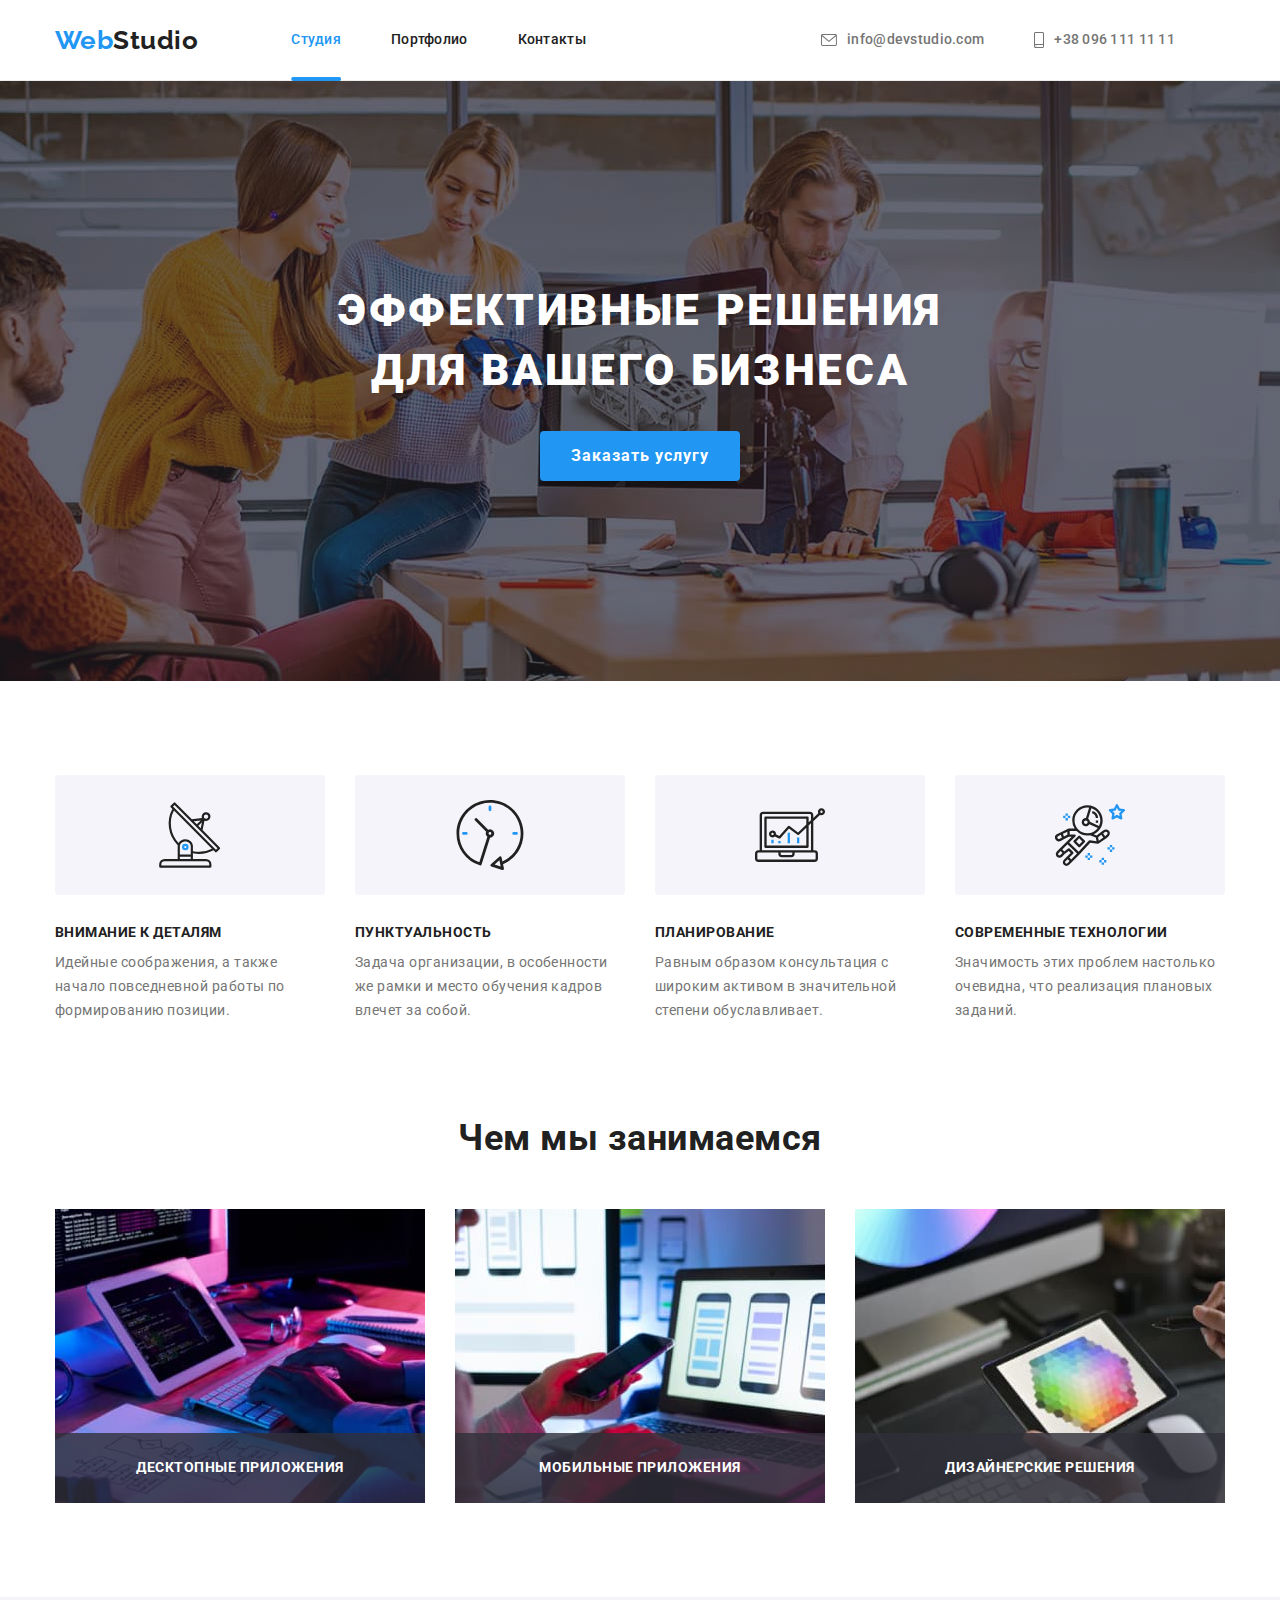
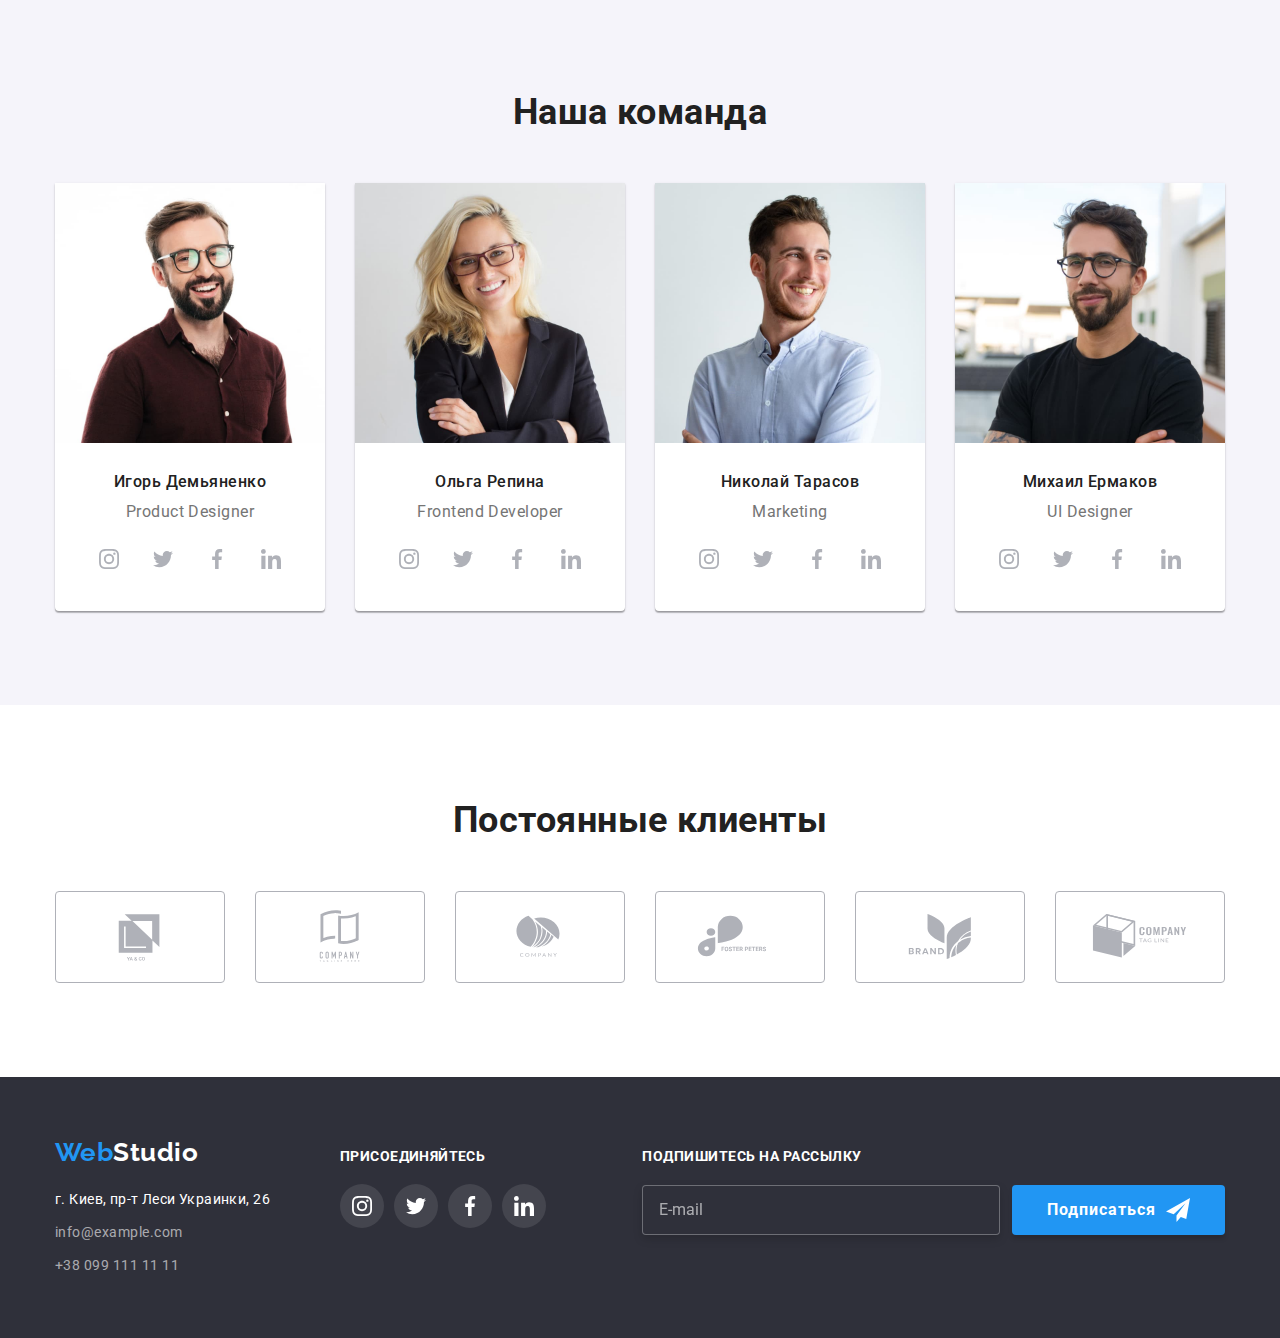
==== index.html @ 5c1d4116 "modal" ====
<!DOCTYPE html>
<html lang="ru">

<head>
    <meta charset="UTF-8">
    <meta http-equiv="X-UA-Compatible" content="IE=edge">
    <meta name="viewport" content="width=device-width, initial-scale=1.0">
    <title>Document</title>

    <link
        href="https://fonts.googleapis.com/css2?family=Raleway:wght@700&family=Roboto:wght@400;500;700;900&display=swap"
        rel="stylesheet">


    <link rel="stylesheet"
        href="https://cdnjs.cloudflare.com/ajax/libs/modern-normalize/1.1.0/modern-normalize.min.css">

    <link rel="stylesheet" href="./css/style.css">



</head>

<body class="body">
    <!-- Шапка страницы -->
    <header class="header">
        <div class="container header__section">
            <nav class="site-nav">

                <a href="" class="logo header__logo"><span class="logo__accent">Web</span>Studio</a>
                <ul class="site-nav__list">
                    <li class="site-nav__item"><a href="" class="site-nav__link site-nav__link-accent">Студия</a> </li>
                    <li class="site-nav__item"><a href="./portfolio.html" class="site-nav__link">Портфолио</a> </li>
                    <li class="site-nav__item"><a href="" class="site-nav__link">Контакты</a> </li>
                </ul>
            </nav>

            <div class="header__contacts-section">
                <a class="header__contact" href="mailto:info@devstudio.com">
                    <svg class="header__icon" width='16' height='12'>
                        <use href="./images/icons.svg#icon-envelope"></use>
                    </svg>

                    info@devstudio.com
                </a>

                <a class="header__contact" href="tel:+380961111111">
                    <svg class="header__icon" width='10' height='16'>
                        <use href="./images/icons.svg#icon-smartphone"></use>
                    </svg>
                    +38 096 111 11 11</a>
            </div>

        </div>

    </header>

    <!--Наполнение страницы -->
    <main>
        <!-- Главный баннер -->
        <section class="hero">
            <div class="container">
                <h1 class="hero__title"> Эффективные решения <br> для вашего бизнеса
                </h1>
                <button type="button" class="button hero__button" data-modal-open>Заказать услугу</button>
            </div>

        </section>

        <!-- О компании -->


        <section class="section">
            <div class="container">
                <h2 class="visually-hidden "> Скрытый заголовок </h2>
                <ul class="features">
                    <li class="features__item">
                        <div class="features__icon-thumb">
                            <svg class="features__icon" width="65.32" height="70">
                                <use href="./images/icons.svg#icon-antenna"></use>
                            </svg>

                        </div>

                        <h3 class="features__subtitle subtitle">Внимание к деталям</h3>
                        <p class="features__info"> Идейные соображения, а также начало повседневной работы по
                            формированию позиции.</p>
                    </li>

                    <li class="features__item">
                        <div class="features__icon-thumb">
                            <svg class="features__icon" width="70" height="70">
                                <use href="./images/icons.svg#icon-clock"></use>
                            </svg>

                        </div>

                        <h3 class="features__subtitle subtitle">Пунктуальность</h3>
                        <p class="features__info">Задача организации, в особенности же рамки и место обучения кадров
                            влечет за собой.</p>
                    </li>

                    <li class="features__item">
                        <div class="features__icon-thumb">
                            <svg class="features__icon" width="70" height="70">
                                <use href="./images/icons.svg#icon-diagram"></use>
                            </svg>

                        </div>

                        <h3 class="features__subtitle subtitle">Планирование</h3>
                        <p class="features__info">Равным образом консультация с широким активом в значительной степени
                            обуславливает.</p>
                    </li>

                    <li class="features__item">
                        <div class="features__icon-thumb">
                            <svg class="features__icon" width="70" height="70">
                                <use href="./images/icons.svg#icon-astronaut"></use>
                            </svg>

                        </div>

                        <h3 class="features__subtitle subtitle">Современные технологии</h3>
                        <p class="features__info">Значимость этих проблем настолько очевидна, что реализация плановых
                            заданий.</p>
                    </li>
                </ul>
            </div>
        </section>

        <!-- Чем мы занимаемся -->
        <section class=" section about-us">
            <div class="container">
                <h2 class="about-us__title title">Чем мы занимаемся</h2>
                <ul class="solutions">
                    <li class="solutions__item">
                        <img src="./images/box1.jpg" alt="человек печатает код" width="370">
                        <div class="solutions__subtitle subtitle">
                            Десктопные приложения
                        </div>
                    </li>

                    <li class="solutions__item">
                        <img src="./images/box2.jpg" alt="отображение макета на мобильном устройстве" width="370">
                        <div class="solutions__subtitle subtitle">
                            Мобильные приложения
                        </div>

                    </li>

                    <li class="solutions__item">
                        <img src="./images/box3.jpg" alt="разработка дизайна" width="370">
                        <div class="solutions__subtitle subtitle">
                            Дизайнерские решения
                        </div>

                    </li>
                </ul>
            </div>

        </section>

        <!-- Наша команда -->

        <section class="team section">
            <div class="container">

                <h2 class="title team__title">Наша команда</h2>
                <ul class="team-meambers">
                    <li class="team-meambers__person">
                        <img src="./images/demyanenko.jpg" alt="Игорь Демьяненко" width="270">
                        <h3 class="team-meambers__title">Игорь Демьяненко</h3>
                        <p class="team-meambers__position">Product Designer</p>

                        <ul class="team-meambers__media">
                            <li class="team-meambers__social">
                                <a class="team-meambers__link" href="" aria-label="instagram">
                                    <svg class="team-meambers__icon" width="20" height="20">
                                        <use href="./images/icons.svg#icon-instagram"></use>
                                    </svg>
                                </a>
                            </li>

                            <li class="team-meambers__social">
                                <a class="team-meambers__link" href="" aria-label="twitter">
                                    <svg class="team-meambers__icon" width="20" height="20">
                                        <use href="./images/icons.svg#icon-twitter"></use>
                                    </svg>
                                </a>
                            </li>

                            <li class="team-meambers__social">
                                <a class="team-meambers__link" href="" aria-label="facebook">
                                    <svg class="team-meambers__icon" width="20" height="20">
                                        <use href="./images/icons.svg#icon-facebook"></use>
                                    </svg>
                                </a>
                            </li>

                            <li class="team-meambers__social">
                                <a class="team-meambers__link" href="" aria-label="linkedin">
                                    <svg class="team-meambers__icon" width="20" height="20">
                                        <use href="./images/icons.svg#icon-linkedin"></use>
                                    </svg>
                                </a>
                            </li>
                        </ul>

                    </li>
                    <li class="team-meambers__person">
                        <img src="./images/repina.jpg" alt="Ольга Репина" width="270">
                        <h3 class="team-meambers__title">Ольга Репина</h3>
                        <p class="team-meambers__position">Frontend Developer</p>

                        <ul class="team-meambers__media">
                            <li class="team-meambers__social">
                                <a class="team-meambers__link" href="" aria-label="instagram">
                                    <svg class="team-meambers__icon" width="20" height="20">
                                        <use href="./images/icons.svg#icon-instagram"></use>
                                    </svg>
                                </a>
                            </li>

                            <li class="team-meambers__social">
                                <a class="team-meambers__link" href="" aria-label="twitter">
                                    <svg class="team-meambers__icon" width="20" height="20">
                                        <use href="./images/icons.svg#icon-twitter"></use>
                                    </svg>
                                </a>
                            </li>

                            <li class="team-meambers__social">
                                <a class="team-meambers__link" href="" aria-label="facebook">
                                    <svg class="team-meambers__icon" width="20" height="20">
                                        <use href="./images/icons.svg#icon-facebook"></use>
                                    </svg>
                                </a>
                            </li>

                            <li class="team-meambers__social">
                                <a class="team-meambers__link" href="" aria-label="linkedin">
                                    <svg class="team-meambers__icon" width="20" height="20">
                                        <use href="./images/icons.svg#icon-linkedin"></use>
                                    </svg>
                                </a>
                            </li>
                        </ul>

                    </li>

                    <li class="team-meambers__person">
                        <img src="./images/tarasov.jpg" alt="Николай Тарасов" width="270">
                        <h3 class="team-meambers__title">Николай Тарасов</h3>
                        <p class="team-meambers__position">Marketing</p>

                        <ul class="team-meambers__media">
                            <li class="team-meambers__social">
                                <a class="team-meambers__link" href="" aria-label="instagram">
                                    <svg class="team-meambers__icon" width="20" height="20">
                                        <use href="./images/icons.svg#icon-instagram"></use>
                                    </svg>
                                </a>
                            </li>

                            <li class="team-meambers__social">
                                <a class="team-meambers__link" href="" aria-label="twitter">
                                    <svg class="team-meambers__icon" width="20" height="20">
                                        <use href="./images/icons.svg#icon-twitter"></use>
                                    </svg>
                                </a>
                            </li>

                            <li class="team-meambers__social">
                                <a class="team-meambers__link" href="" aria-label="facebook">
                                    <svg class="team-meambers__icon" width="20" height="20">
                                        <use href="./images/icons.svg#icon-facebook"></use>
                                    </svg>
                                </a>
                            </li>

                            <li class="team-meambers__social">
                                <a class="team-meambers__link" href="" aria-label="linkedin">
                                    <svg class="team-meambers__icon" width="20" height="20">
                                        <use href="./images/icons.svg#icon-linkedin"></use>
                                    </svg>
                                </a>
                            </li>
                        </ul>

                    </li>

                    <li class="team-meambers__person">
                        <img src="./images/ermakov.jpg" alt="Михаил Ермаков" width="270">
                        <h3 class="team-meambers__title">Михаил Ермаков</h3>
                        <p class="team-meambers__position">UI Designer</p>

                        <ul class="team-meambers__media">
                            <li class="team-meambers__social">
                                <a class="team-meambers__link" href="" aria-label="instagram">
                                    <svg class="team-meambers__icon" width="20" height="20">
                                        <use href="./images/icons.svg#icon-instagram"></use>
                                    </svg>
                                </a>
                            </li>

                            <li class="team-meambers__social">
                                <a class="team-meambers__link" href="" aria-label="twitter">
                                    <svg class="team-meambers__icon" width="20" height="20">
                                        <use href="./images/icons.svg#icon-twitter"></use>
                                    </svg>
                                </a>
                            </li>

                            <li class="team-meambers__social">
                                <a class="team-meambers__link" href="" aria-label="facebook">
                                    <svg class="team-meambers__icon" width="20" height="20">
                                        <use href="./images/icons.svg#icon-facebook"></use>
                                    </svg>
                                </a>
                            </li>

                            <li class="team-meambers__social">
                                <a class="team-meambers__link" href="" aria-label="linkedin">
                                    <svg class="team-meambers__icon" width="20" height="20">
                                        <use href="./images/icons.svg#icon-linkedin"></use>
                                    </svg>
                                </a>
                            </li>
                        </ul>

                    </li>

                </ul>

            </div>

        </section>

        <!-- Наши клиенты -->
        <section class="section customers">
            <div class="container">
                <h2 class="customers__title title">Постоянные клиенты</h2>

                <ul class="customers__list">
                    <li class="customers__item">
                        <a href="" class="customers__link" aria-label="logo">
                            <svg class="customers__icon" width="106" height="60">
                                <use href="./images/icons.svg#icon-Logo">

                                </use>

                            </svg>
                        </a>
                    </li>

                    <li class="customers__item">
                        <a href="" class="customers__link" aria-label="logo">
                            <svg class="customers__icon" width="106" height="60">
                                <use href="./images/icons.svg#icon-Logo-1">

                                </use>

                            </svg>

                        </a>
                    </li>

                    <li class="customers__item">
                        <a href="" class="customers__link" aria-label="logo">
                            <svg class="customers__icon" width="106" height="60">
                                <use href="./images/icons.svg#icon-Logo-2">
                                </use>
                            </svg>
                        </a>
                    </li>


                    <li class="customers__item">
                        <a href="" class="customers__link" aria-label="logo">
                            <svg class="customers__icon" width="106" height="60">
                                <use href="./images/icons.svg#icon-Logo-3">
                                </use>
                            </svg>
                        </a>
                    </li>

                    <li class="customers__item">
                        <a href="" class="customers__link" aria-label="logo">
                            <svg class="customers__icon" width="106" height="60">
                                <use href="./images/icons.svg#icon-Logo-4">
                                </use>
                            </svg>
                        </a>
                    </li>

                    <li class="customers__item">
                        <a href="" class="customers__link" aria-label="logo">
                            <svg class="customers__icon" width="106" height="60">
                                <use href="./images/icons.svg#icon-Logo-5">
                                </use>
                            </svg>
                        </a>
                    </li>

                </ul>
            </div>

        </section>

    </main>

    <!-- Футер -->
    <footer class="footer">

        <div class="container ">
            <div class="footer__info">
                <div>
                    <a href="" class="logo footer__logo"><span class="logo__accent">Web</span>Studio</a>
                    <address class="address">
                        <p class="contact address__street">г. Киев, пр-т Леси Украинки, 26</p>
                        <a class="contact address__contact" href="mailto:info@example.com">info@example.com</a>
                        <a class="contact address__contact" href="tel:+380991111111">+38 099 111 11 11</a>

                    </address>

                </div>

                <div class="follow-us">
                    <p class="follow-us__title">
                        присоединяйтесь
                    </p>
                    <ul class="follow-us__social">
                        <li class="follow-us__item">
                            <a class="follow-us__link" href="" aria-label="instagram">
                                <svg class="follow-us__icon" width="20" height="20">
                                    <use href="./images/icons.svg#icon-instagram"></use>
                                </svg>
                            </a>
                        </li>

                        <li class="follow-us__item">
                            <a class="follow-us__link" href="" aria-label="twitter">
                                <svg class="follow-us__icon" width="20" height="20">
                                    <use href="./images/icons.svg#icon-twitter"></use>
                                </svg>
                            </a>
                        </li>

                        <li class="follow-us__item">
                            <a class="follow-us__link" href="" aria-label="facebook">
                                <svg class="follow-us__icon" width="20" height="20">
                                    <use href="./images/icons.svg#icon-facebook"></use>
                                </svg>
                            </a>
                        </li>

                        <li class="follow-us__item">
                            <a class="follow-us__link" href="" aria-label="linkedin">
                                <svg class="follow-us__icon" width="20" height="20">
                                    <use href="./images/icons.svg#icon-linkedin"></use>
                                </svg>
                            </a>
                        </li>

                    </ul>

                </div>

                <div class="subscribe">
                    <p class="subtitle subscribe__subtitle">Подпишитесь на рассылку</p>
                    <form class="subscribe__form">
                        <input class="subscribe__input input" type="email" name="email" placeholder="E-mail">
                        <button type="submit" class="subscribe__button button">
                            <div class="subscribe__button-icon">
                                Подписаться
                                <svg class="subscribe__icon" width="24" height="24">
                                    <use href="./images/icons.svg#icon-send"></use>
                                </svg>
                            </div>

                        </button>

                    </form>


                </div>



            </div>
        </div>

    </footer>

    <!--Модальное окно  -->
    <div class="backdrop is-hidden" data-modal>
        <div class="modal">
            <button type="button" class="modal__button-close" data-modal-close>
                <svg class="modal__icon-close" width="18" height="18">
                    <use href="./images/icons.svg#icon-close"></use>
                </svg>

            </button>

            <form class="form">
                <p class="form__title">Оставьте свои данные, мы вам перезвоним</p>

                <label class="form__field">
                    <span class="form__lable"> Имя</span>
                    <span class="form__icon-position">
                        <input type="text" class="form__input" name="name" autofocus placeholder=" ">
                        <svg class="form__input-icon" width="18" height="18">
                            <use href="./images/icons.svg#icon-person"></use>
                        </svg>
                    </span>
                </label>

                <label class="form__field">
                    <span class="form__lable"> Телефон</span>
                    <span class="form__icon-position">
                        <input type="tel" class="form__input" name="tel" placeholder=" ">
                        <svg class="form__input-icon" width="18" height="18">
                            <use href="./images/icons.svg#icon-phone"></use>
                        </svg>
                    </span>
                </label>

                <label class="form__field">
                    <span class="form__lable"> Почта</span>
                    <span class="form__icon-position">
                        <input type="email" class="form__input" name="email" placeholder=" ">
                        <svg class="form__input-icon" width="18" height="18">
                            <use href="./images/icons.svg#icon-email"></use>
                        </svg>
                    </span>
                </label>



                <label class="form__field">
                    <span class="form__lable"> Комментарий</span>
                    <textarea name="comments" class="form__text-area" placeholder="Введите текст"></textarea>

                </label>

                <label class="form__checkbox-label">
                    <input type="checkbox" name="confimation" class="form__checkbox visually-hidden">
                    <span class="form__icon-check"></span>
                    <b class="form__text">Соглашаюсь с рассылкой и принимаю
                        <a href="" class="form__policy"> Условия договора</a>
                    </b>
                </label>

                <button type="submit" class="form__button button">Отправить</button>

            </form>

        </div>

    </div>

    <script src="./js/modal.js"></script>
</body>

</html>
---- css/style.css ----
:root {
  --main-bcg-color: #ffffff;
  --second-bcg-color: #2f303a;
  --main-color: #757575;
  --accent-color: #2196f3;
  --title-color: #212121;
  --button-main-color: #f5f4fa;
}
/*Обнуление стилей*/
*,
*::before,
*::after {
    box-sizing: border-box;
}

h1, h2, h3, h4, h5, h6, p, ul, input {
    margin:0;
    padding: 0;
}
ul{
    list-style: none;
}
img {
    display: block;
    max-width: 100%;
    height: auto;
}

a {
    text-decoration: none;
}
.visually-hidden {
    position: absolute;
    width: 1px;
    height: 1px;
    margin: -1px;
    border: 0;
    padding: 0;
    white-space: nowrap;
    clip-path: inset(100%);
    clip: rect(0 0 0 0);
    overflow: hidden;
}
/* Конец Обнуления стилей*/


/* Основной стиль страницы*/
.body {
  font-family: Roboto, sans-serif;
  letter-spacing: 0.03em;
  color: var(--main-color);
  background-color: var(--main-bcg-color);
}


.container{

    width: 1200px;
    margin: 0 auto;
    padding-left: 15px;
    padding-right: 15px;
}

/*Хедер, основная навигация страницы*/
.header {
    border-bottom: 1px solid #ECECEC;

}

.header__section {
    display: flex;
    align-items:center;

    justify-content: space-between;
    min-height: 80px;
   
}

/*Главная навигация*/

/* Логотип */
.header__logo{
    margin-right: 93px;
}

.logo {
  display: inline-block;
  font-family: Raleway, sans-serif;
  font-weight: 700;
  font-size: 26px;
  line-height: 1.19;
  color: var(--title-color);
  text-decoration: none;
}


.logo__accent {
  color: var(--accent-color);
}


/* Меню навигации хедер */
.site-nav {
    display: flex;
    align-items:center;
    
}
.site-nav__list {
    display: flex;
}


.site-nav__link {

position:relative;
    
padding-top: 32px;
padding-bottom: 32px;

display: block;
    
  font-weight: 500;
  font-size: 14px;
  line-height: 1.14;
  letter-spacing: 0.02em;
  color: var(--title-color);
  text-decoration: none;

  transition: color 250ms cubic-bezier(0.4, 0, 0.2, 1);
}

.site-nav__link:hover,
.site-nav__link:focus {
  color: var(--accent-color);

}

.site-nav__link-accent {
    color: var(--accent-color);
  
}

.site-nav__link-accent::after {
    content: '';
    position: absolute;
    
    left: 50%;
    bottom: -1px;
    transform: translate(-50%, -0%);

    background-color: rgba(33, 150, 243, 1);
    width: 100%;
    height: 4px;
    border-radius: 2px;
}

.site-nav__link-accent:hover,
.site-nav__link-accent:focus {
  color: var(--title-color);
}

.site-nav__item {
    margin-right: 50px;
    list-style: none;
}

.site-nav__item:last-child {
    margin-right:0px;
}

/*Контакты*/

.header__contacts-section {
    display: flex;
    align-items: center;
}


.header__contact {
display: inline-flex;
align-items: center;

    font-weight: 500;
    font-size: 14px;
    line-height: 1.14;
    letter-spacing: 0.02em;
    color: var(--main-color);
    text-decoration: none;
    
    transition: color 250ms cubic-bezier(0.4, 0, 0.2, 1);

padding-bottom: 32px;
padding-top: 32px;
margin-right: 50px;


}
.contacts-section__link:last-child{
        margin-right: 0px;
}

.header__icon{
    display: inline-block;
    margin-right: 10px;
    fill: currentColor;
}



.header__contact:hover,
.header__contact:focus {
  color: var(--accent-color);
}



/*Основная секция страницы Портфолио*/



/*Кнопки фильтрации*/
.portfolio__buttons {
    display: flex;
    margin-bottom: 50px;
    justify-content: center;
}

.filter-btns__item {
    margin-right: 8px;
}
.filter-btns__item:last-child{
    margin-right: 0;
}

.filter-btns__button {
  display:inline-block;  
  padding: 6px 22px;
  min-height: 38px;
  
   
  font-family: inherit;
  font-weight: 500;
  font-size: 16px;
  line-height: 1.63;
  color: var(--title-color);
  background-color: var(--button-main-color);
  cursor: pointer;


  
  border: none;
  border-radius: 4px;

    transition: color 250ms cubic-bezier(0.4, 0, 0.2, 1),
    background-color 250ms cubic-bezier(0.4, 0, 0.2, 1),
    box-shadow 250ms cubic-bezier(0.4, 0, 0.2, 1);
}


.filter-btns__button:hover,
.filter-btns__button:focus {
  color: #fff;
  background-color: var(--accent-color);

    box-shadow: 0px 3px 1px rgba(0, 0, 0, 0.1),
    0px 1px 2px rgba(0, 0, 0, 0.08),
    0px 2px 2px rgba(0, 0, 0, 0.12);
}

/*Портфолио работ*/
.portfolio__projects {
    display: flex;
    flex-wrap: wrap;
      
}

.projects__item{
    width: 370px;
    margin-right: 30px;
    margin-bottom: 30px;
}

/* .main-portfolio .projects .item:hover{
box-shadow: 1px 4px 6px 0px rgba(0, 0, 0, 0.16), 0px 4px 4px 0px rgba(0, 0, 0, 0.06), 0px 1px 1px 0px rgba(0, 0, 0, 0.12);
} */

.projects__link{
   display: block;
   transition: box-shadow 250ms cubic-bezier(0.4, 0, 0.2, 1);

}

.projects__card-thumb{
  position: relative;
overflow:hidden;
    
}
.projects__overlay{

    position: absolute;
    top: 0;
    left: 0;
    width: 100%;
    height: 100%; 
    transform: translateY(100%);

    display: flex;
    justify-content: center;
    align-items: center;

    padding: 63px 24px;
   
    font-size: 18px;
    line-height: 1.56;
    
    color: #FFFFFF;
    background-color: rgba(33, 150, 243, 0.9);

    overflow:hidden;

    transition: transform 250ms cubic-bezier(0.4, 0, 0.2, 1);
    
}


.projects__link:hover .projects__overlay,
.projects__link:focus .projects__overlay {
    transform: translateY(0);
}

.projects__link:hover,
.projects__link:focus {
box-shadow: 1px 4px 6px 0px rgba(0, 0, 0, 0.16),
0px 4px 4px 0px rgba(0, 0, 0, 0.06),
0px 1px 1px 0px rgba(0, 0, 0, 0.12);
}


.projects__item:nth-child(3n)
{
 margin-right:0 ;   
}
.projects__item:nth-last-child(-n+3) {
    margin-bottom: 0;
}

/*Наполнение карточки проэктов*/

.projects__info{
    padding: 20px 24px;
     border: 1px solid #EEEEEE;
    border-top: none;

    
}
.projects__title {
  margin-bottom: 4px;  
  font-weight: 700;
  font-size: 18px;
  line-height: 2;
  letter-spacing: 0.06em;
  color: var(--title-color);
}


.projects__description {
  color: var(--main-color);
}

.projects__card-title{
        margin-bottom:4px;
        font-weight:700;
        font-size:18px;
        line-height:2;
        letter-spacing:0.06em;
        color: var(--title-color);
}
/*Футер*/

.footer{
    padding-top: 60px;
    padding-bottom: 60px;
    background-color: var(--second-bcg-color);
}

.footer__info {
    display: flex;
    align-items: baseline
}

.address__contact:last-child{
    margin-bottom: 0;
}
.footer__logo {
  color: #ffffff;
  margin-bottom: 20px;
}

.address__street {
 margin-bottom: 9px; 
  font-style: normal;
  font-size: 14px;
  line-height: 1.71;
  letter-spacing: 0.03em;
  color: #ffffff;
}
.address__contact {
    display: block;
    margin-bottom: 9px;
  font-style: normal;
  font-weight: 400;
  font-size: 14px;
  line-height: 1.71;

  color: rgba(255, 255, 255, 0.6);

  text-decoration: none;

    transition: color 250ms cubic-bezier(0.4, 0, 0.2, 1);
}

.address__contact:hover,
.address__contact:focus {
    color:var(--accent-color) ;
}
.follow-us__social {
    display: flex;
    justify-content: center;
    align-items: center;


}
.follow-us {
    margin-left: 70px;
}

.follow-us__title{
    margin-bottom: 20px;
    font-weight: 700;
    font-size: 14px;
    line-height: 1.143;
    letter-spacing: 0.03em;
    text-transform: uppercase;
    
    color: #FFFFFF;
}

.follow-us__link{
    display: flex;
    justify-content: center;
    align-items: center;

    width: 44px;
    height: 44px;
    border-radius: 50%;
    background-color: rgba(255, 255, 255, 0.1);

    transition: background-color 250ms cubic-bezier(0.4, 0, 0.2, 1);

}

.follow-us__item{
    margin-right: 10px;
}

.follow-us__item:last-child{
    margin-right: 0;
}

.follow-us__icon{
    fill: #FFFFFF;
}

.follow-us__link:hover,
.follow-us__link:focus{
    background-color: var(--accent-color);
}

/* Подпишитесь на нас */
.subscribe {
    margin-left: auto;
}
.subscribe__form {
    display: flex;
}

.subscribe__input{
    width: 358px;
    height: 50px;
    padding-left:16px ;
    
    background-color: var(--second-bcg-color);
    border: 1px solid rgba(255, 255, 255, 0.3);
    box-sizing: border-box;
    filter: drop-shadow(0px 4px 4px rgba(0, 0, 0, 0.15));
    border-radius: 4px;
    
    cursor: pointer;
    caret-color:rgba(255, 255, 255, 0.6);

    transition: border-color 250ms cubic-bezier(0.4, 0, 0.2, 1);

}

.subscribe__input::placeholder{
    line-height: 1.25;    
    color: rgba(255, 255, 255, 0.6);

}

.subscribe__input:focus-within{
    outline: none;
    border-color: var(--accent-color);
}

.subscribe__input:not(:placeholder-shown){
        line-height: 1.25;
        color: rgba(255, 255, 255, 0.6);

}

.subscribe__subtitle{
    margin-bottom: 20px;
   
    color: #FFFFFF;
}

.subscribe__button {

margin-left: 12px;


}
.subscribe__button-icon{
    display: flex;
    align-items:center ;
    padding-right:29px;
    padding-left: 29px;
}
.form__subscribe {
    display: flex;

}
.subscribe__icon{
    fill: currentColor;
    margin-left: 10px;
}

/* End Футер */

/*Стили главной страницы*/
.section {
    padding-top: 94px;
    padding-bottom: 94px;
}

/* Герой (главный баннер) */
.hero {
  background-color: var(--second-bcg-color);
  background-image: linear-gradient(rgba(47, 48, 58, 0.4), rgba(47, 48, 58, 0.4)), url(../images/hero.jpg);

  margin: 0 auto;

  text-align: center;
  padding-top: 200px;
  padding-bottom: 200px;

  max-width: 1600px;
  height: 600px;

  background-repeat: no-repeat;
  background-position: center;
}
.hero__title {
    margin-bottom: 30px;
    font-weight: 900;
    font-size: 44px;
    line-height: 1.36;

    text-align: center;
    letter-spacing: 0.06em;
    text-transform: uppercase;

    color: #ffffff;
}

.hero__button{
    display: inline-block;
}


.button {
  min-width: 200px;
  min-height: 50px;
  padding-top: 10px;
  padding-bottom: 10px;
  font-family: Roboto;
  font-weight: 700;
  font-size: 16px;
  line-height: 1.88;

 
  text-align: center;
  letter-spacing: 0.06em;

  color: #ffffff;
  background-color: var(--accent-color);

  box-shadow: 0px 4px 4px rgba(0, 0, 0, 0.15);
  border-radius: 4px;
  border: none;

  transition: background-color 250ms cubic-bezier(0.4, 0, 0.2, 1);
}

.button:hover,
.button:focus  {
  background-color: #188ce8;
}

/* О компании*/
.features{
    display: flex;
}


.features__item {
margin-right: 30px;
}

.features__item:last-child{
    margin-right: 0px;
}
/* Оформление иконки */

.features__icon-thumb{
    display: inline-flex;
    align-items: center;
    justify-content: center;

    margin-bottom: 30px;
    
    width: 270px;
    height: 120px;
    
    background-color:rgba(245, 244, 250, 1);
    border-radius: 4px;
}


.features__subtitle {
  margin-bottom: 10px;

  
  color: var(--title-color);
}

.subtitle {
    font-weight: 700;
    font-size: 14px;
    line-height: 1.14;
    text-transform: uppercase;

}
.features__info {
  font-size: 14px;
  line-height: 1.71;
}

/*Чем мы занимаемся*/
.about-us{
    padding-top: 0px;

}

.about-us__title{
    margin-bottom: 50px;   
}

.title {
    font-weight: 700;
    font-size: 36px;
    line-height: 1.17;
    text-align: center;
    color: var(--title-color);
}


.solutions {
    display: flex;
}

.solutions__item {
    position: relative;
    margin-right: 30px;
}

.solutions__item:last-child{
    margin-right: 0;
}

.solutions__subtitle{
    position: absolute;
    left: 0;
    bottom: 0;
    width: 100%;

    padding-top: 27px;
    padding-bottom: 27px; 
    
    text-align: center;
    
    
    color: #FFFFFF;

    background-color: rgba(47, 48, 58, 0.8);;
} 

/*Команда*/
.team { 
  background-color: var(--button-main-color);
}

.team__title {
    margin-bottom: 50px;
}

.team-meambers{
    display: flex;
}


.team-meambers__person:last-child{
    margin-right: 0;
}

.team-meambers__person {
    margin-right: 30px;

    width: 270px;

    background-color: #ffffff;

    box-shadow: 0px 1px 3px rgba(0, 0, 0, 0.12),
    0px 1px 1px rgba(0, 0, 0, 0.14),
    0px 2px 1px rgba(0, 0, 0, 0.2);
    border-radius: 0px 0px 4px 4px;
}

.team-meambers__title{
  margin-top:30px ;  
margin-bottom: 10px;

  font-size: 16px;
  font-weight: 500;
  line-height: 1.18;
  text-align: center;

  color: var(--title-color);
}
.team-meambers__position{
  margin-bottom: 16px;  
  line-height: 1.19;

  text-align: center;
}

/* Социальные сети */
.team-meambers__media{
    display: flex;
    justify-content: center;

    margin-bottom: 30px;
}
.team-meambers__social{
    display: flex;
    justify-content: center;
    align-items: center;

    margin-right: 10px;
    
    width: 44px;
    height: 44px;
    border-radius: 50%;

    transition: background-color 250ms cubic-bezier(0.4, 0, 0.2, 1);
}
.team-meambers__link{
        display: flex;
        justify-content: center;
        align-items: center;
        width: 44px;
        height: 44px;
        border-radius: 50%;
        transition: background-color 250ms cubic-bezier(0.4, 0, 0.2, 1);
}


.team-meambers__social:last-child{
margin-right: 0;
}

.team-meambers__icon{
display:flex;
justify-content: center;
align-items: center;
        fill:rgba(175, 177, 184, 1);
        transition: fill 250ms cubic-bezier(0.4, 0, 0.2, 1);
}



.team-meambers__link:hover,
.team-meambers__link:focus {
    background-color: var(--accent-color);
}

.team-meambers__link:hover .team-meambers__icon,
.team-meambers__link:focus .team-meambers__icon {
    fill: rgba(255, 255, 255, 1);

}

/* Постоянные клиенты */

.customers__title{
    margin-bottom: 50px;
}

.customers__list{
    display:flex;
    justify-content: center;
    align-items: center;
}
.customers__item {
    margin-right: 30px;
}
.customers__item:last-child{
    margin-right: 0;
}
.customers__link{
    display: flex;
    justify-content: center;
    align-items: center;

    width: 170px;
    height: 92px;
    border: 1px solid rgba(175, 177, 184, 1);
    border-radius: 4px;

    transition: border-color 250ms cubic-bezier(0.4, 0, 0.2, 1);
}

.customers__icon {
    fill: rgba(175, 177, 184, 1);
    transition: fill 250ms cubic-bezier(0.4, 0, 0.2, 1);
}
.customers__link:hover,
.customer__link:focus
{
    border-color:var(--accent-color);
}

.customers__link:hover .customers__icon,
.customers__link:focus .customers__icon {
    fill: var(--accent-color);
}

/* Модальное окно */
 .backdrop{
    position: fixed;
    top:0;
    left: 0;
    
    opacity: 1;
    visibility: visible;
   
    width: 100%;
    height: 100%;

    background-color:rgba(0, 0, 0, 0.2);

    transition: opacity 250ms cubic-bezier(0.4, 0, 0.2, 1);
} 

.backdrop.is-hidden{
    opacity: 0;
    pointer-events:none;
    visibility: hidden;

}

.backdrop.is-hidden .modal{
  transform: translate(-50%, -50%) scale(0.4);

}

.modal{
    position: absolute;

    padding: 40px;
    
    width: 528px;
   
    top: 50%;
    left:50%;
    transform: translate(-50%,-50%) scale(1);

    border-radius: 4px;

    background-color: #FFFFFF;

    transition: transform 250ms cubic-bezier(0.4, 0, 0.2, 1);

 
}

.modal__button-close{
    position: absolute;
    top:8px;
    right: 8px;


    display: flex;
    justify-content: center;
    align-items: center;
   
    width: 30px;
    height: 30px;
    border:1px solid rgba(0, 0, 0, 0.1);
    border-radius: 50%;
    background-color: #fff;

    cursor: pointer;

}

.modal__icon-close {
    display: flex;
    justify-content: center;
    align-items: center;
    transition: fill 250ms cubic-bezier(0.4, 0, 0.2, 1);

}

.modal__button-close:hover .modal__icon-close {
    fill: var(--accent-color);

}

/* Форма в модальном окне */
.form__title{
    margin-bottom: 12px;

    font-weight: 700;
    font-size: 20px;
    line-height: 1.15;
    text-align: center;
    
    color: var(--title-color);
}
.form__field{
    margin-bottom: 10px;
    display: flex;
    flex-direction: column;
}
.form__field:last-child{
    margin-bottom: 0;
}

.form__lable {
    
    padding-bottom: 4px;


    font-size: 12px;
    line-height: 1.17;  
    letter-spacing: 0.01em;
    color: var(--main-color);
}

.form__input,
.form__text-area {

    width: 448px;
    height: 40px;
    
    border: 1px solid rgba(33, 33, 33, 0.2);
    border-radius: 4px;

    transition: border-color 250ms cubic-bezier(0.4, 0, 0.2, 1);
}

.form__input{
    padding-left: 42px;
    cursor: pointer;
}

.form__icon-position {
    position: relative;

}

.form__input-icon {
    position: absolute;

    display: inline-flex;
    top: 50%;
    left: 12px;
    transform: translateY(-50%);

    transition: fill 250ms cubic-bezier(0.4, 0, 0.2, 1);
}

.form__input:focus-within + .form__input-icon{
fill: var(--accent-color);
}

.form__input:focus-within,
.form__text-area:focus-within {
    border-color: var(--accent-color);
    outline: none;
}

.form__text-area {
    resize: none;
    height: 120px;

    padding: 12px 16px;
    
    cursor: pointer;
}

.form__text-area::placeholder{


    font-size: 12px;
    line-height: 1.17;
    letter-spacing: 0.01em;
    
    color: rgba(117, 117, 117, 0.5);

}

.form__checkbox-label {
    display: flex;
    align-items: center;
    justify-content: center;
    margin: 20px auto 30px;

    min-width: 425px;

    cursor: pointer;
}
.form__icon-check{
    width: 16px;
    height: 15px;
    border: 1px solid var(--title-color);
    border-radius: 2px;

    transition: 
        background-color 250ms cubic-bezier(0.4, 0, 0.2, 1),
        border-color 250ms cubic-bezier(0.4, 0, 0.2, 1),
        background 250ms cubic-bezier(0.4, 0, 0.2, 1);
}
.form__text{
    margin-left: 8px;
    margin-bottom: 0;
    font-weight: 400;
    font-size: 14px;
    line-height: 1.71;
    
    color: var(--main-color);
}
.form__checkbox:checked + .form__icon-check{
    background-color: var(--accent-color);
    border-color: var(--accent-color);
    background-image: url(../images/icon-check.svg);
    background-size: contain;
    background-origin: border-box;
}
.form__policy {
    text-decoration: underline;
    color: var(--accent-color);
}

.form__button{
    display: block;
    margin: auto;
}
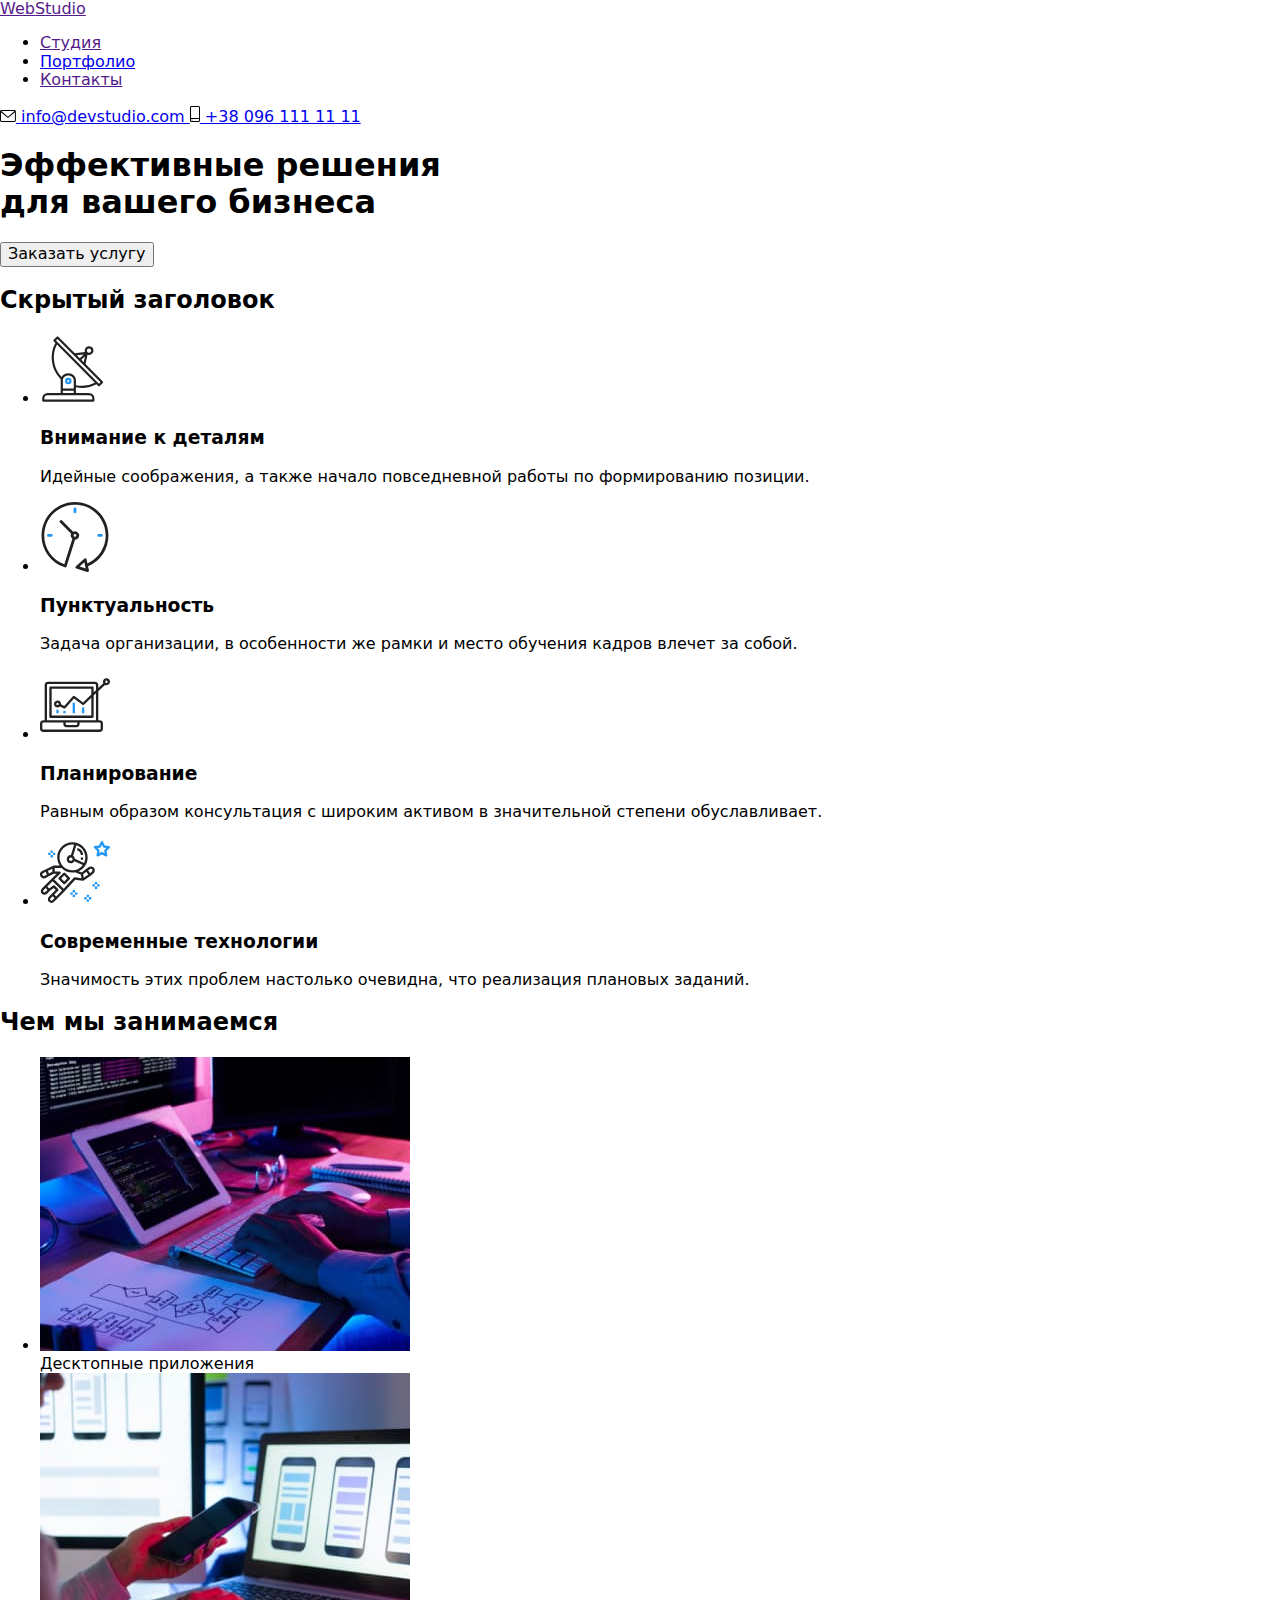
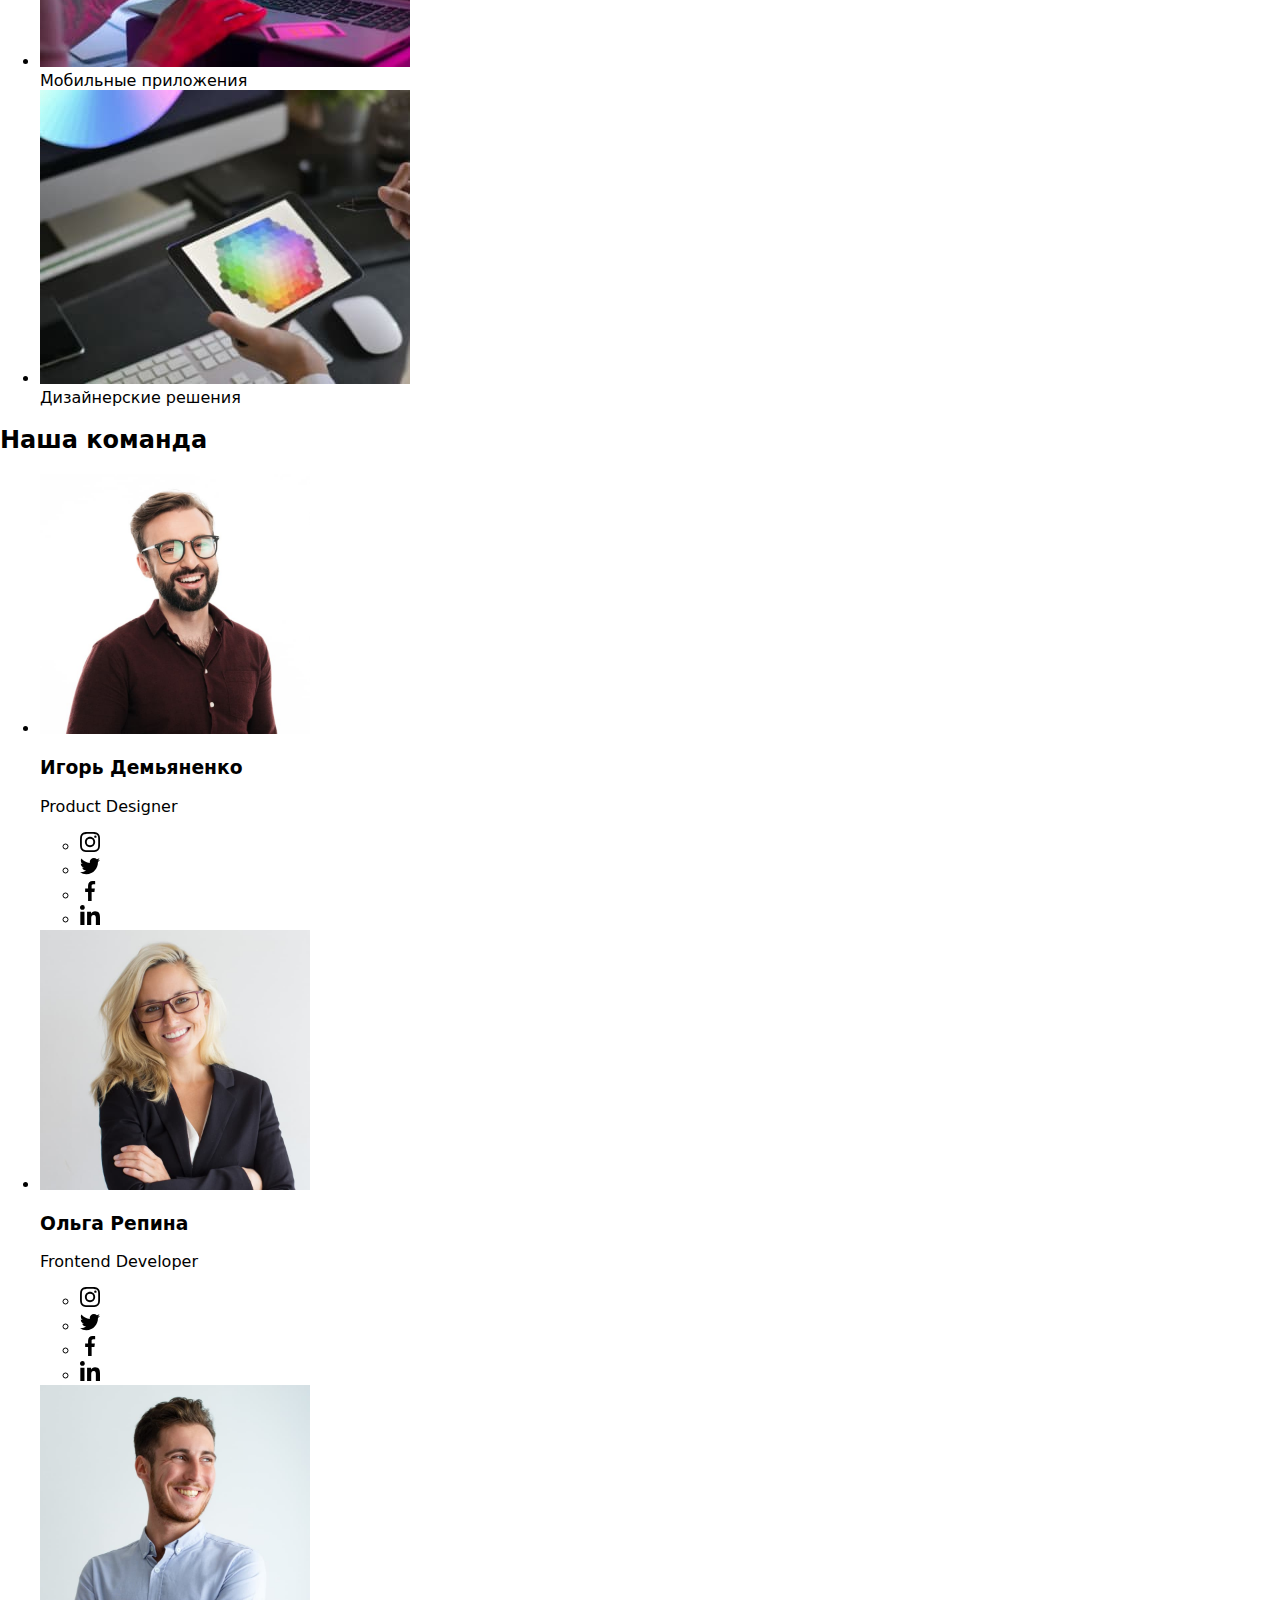
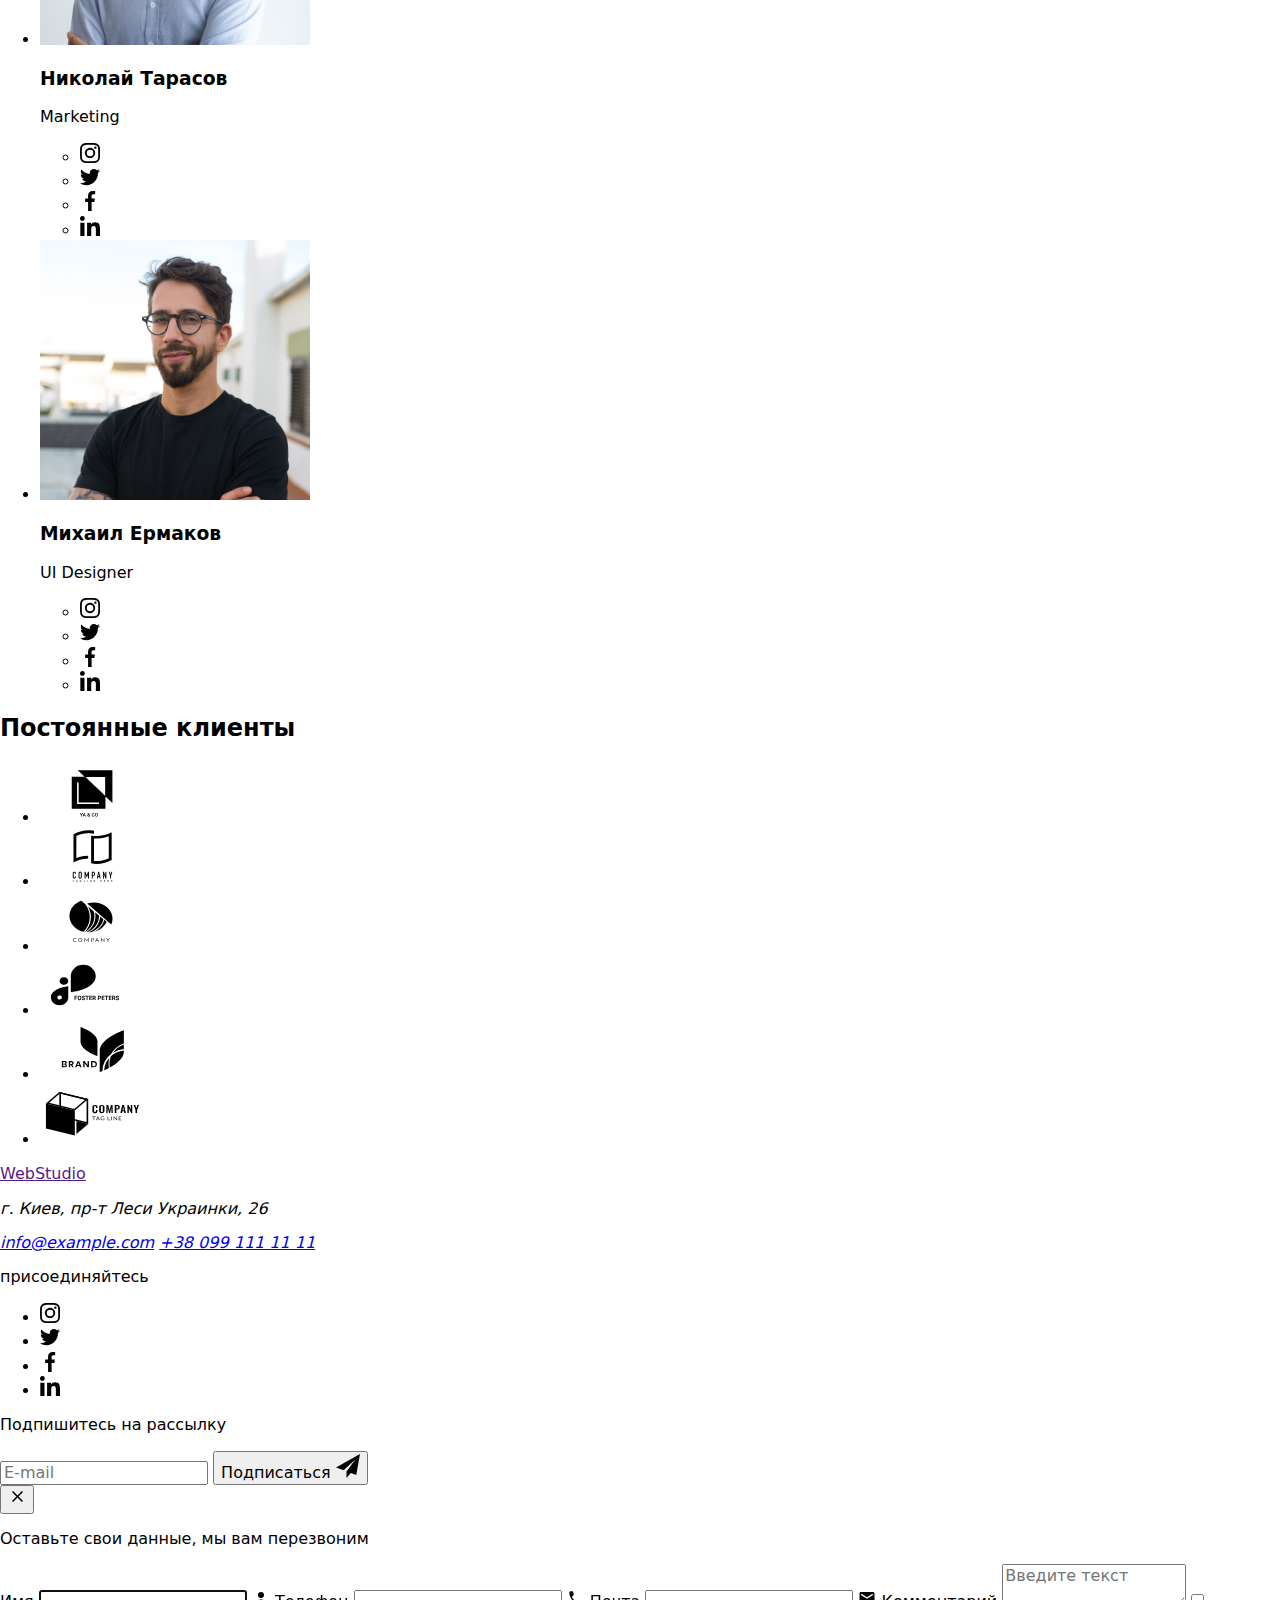
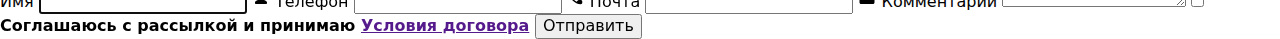
==== commit 78b6c01c: "sass" ====
--- a/index.html
+++ b/index.html
@@ -15,7 +15,7 @@
     <link rel="stylesheet"
         href="https://cdnjs.cloudflare.com/ajax/libs/modern-normalize/1.1.0/modern-normalize.min.css">
 
-    <link rel="stylesheet" href="./css/style.css">
+    <link rel="stylesheet" href="./dist/css/main.min.css">
 
 
 
@@ -494,7 +494,7 @@
     </footer>
 
     <!--Модальное окно  -->
-    <div class="backdrop is-hidden" data-modal>
+    <div class="backdrop backdrop__is-hidden" data-modal>
         <div class="modal">
             <button type="button" class="modal__button-close" data-modal-close>
                 <svg class="modal__icon-close" width="18" height="18">
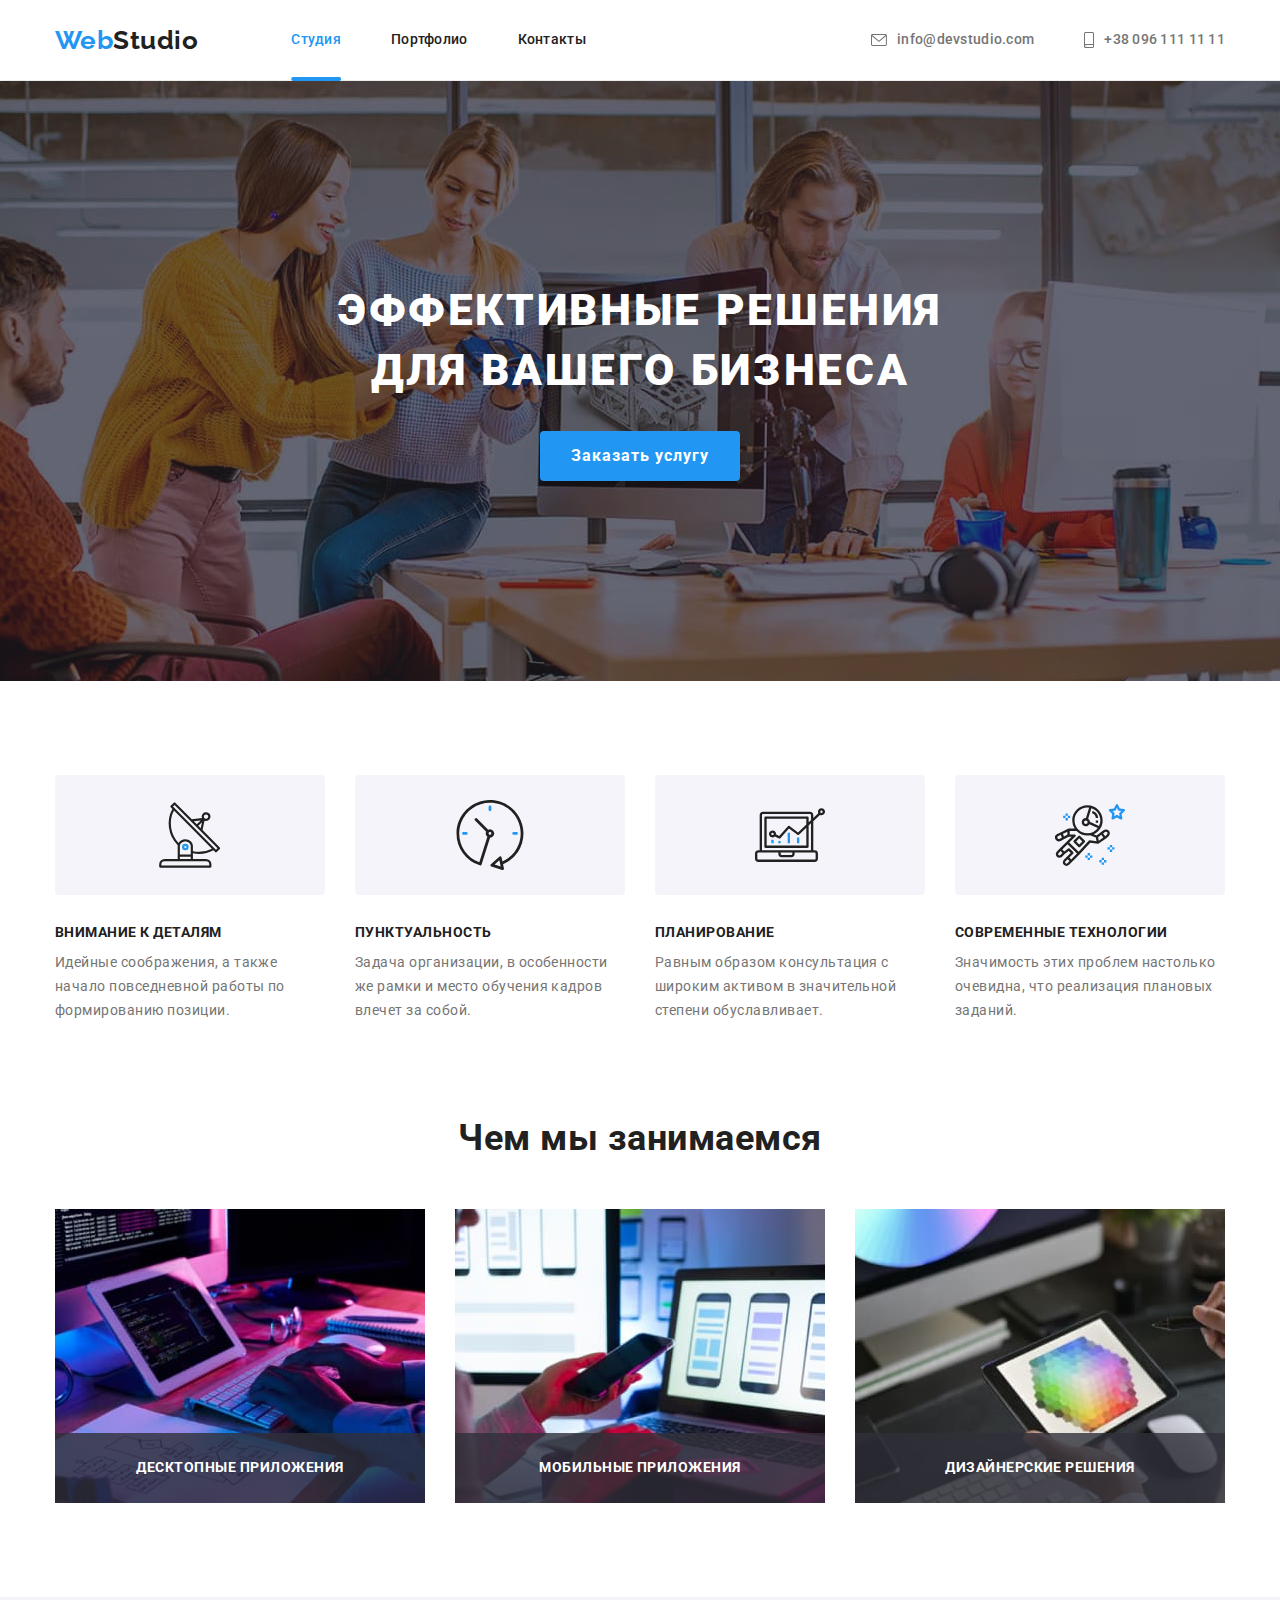
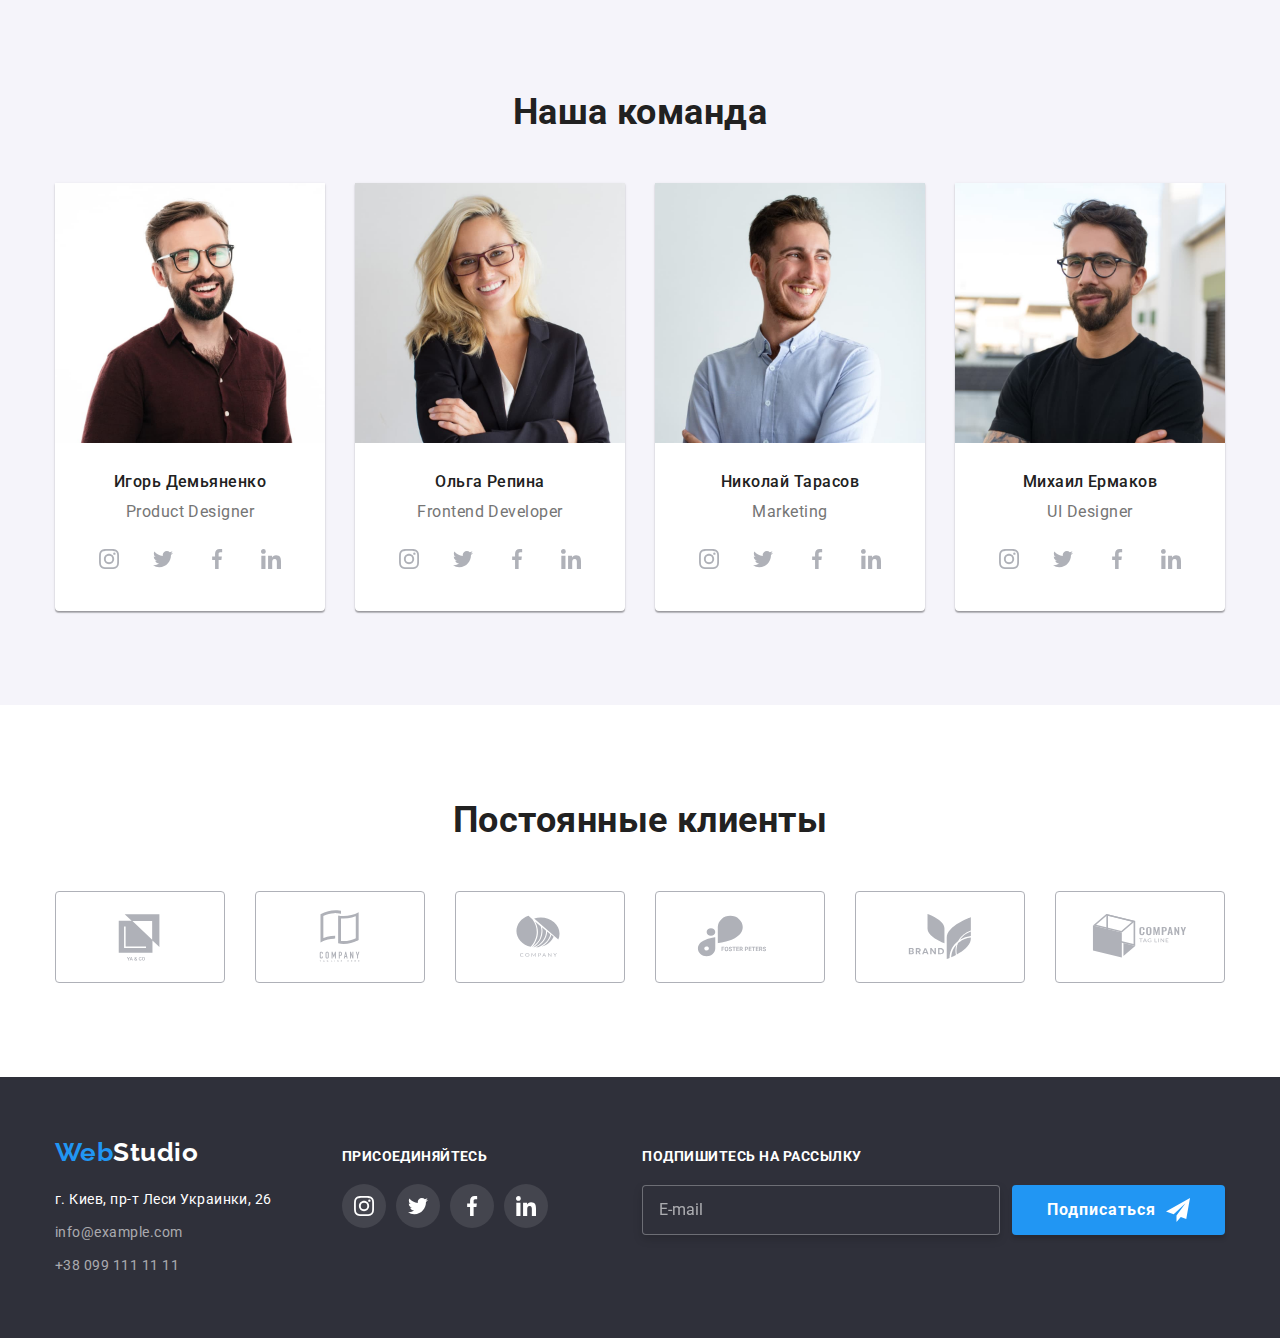
==== commit eece5a4c: "+" ====
--- a/index.html
+++ b/index.html
@@ -15,9 +15,7 @@
     <link rel="stylesheet"
         href="https://cdnjs.cloudflare.com/ajax/libs/modern-normalize/1.1.0/modern-normalize.min.css">
 
-    <link rel="stylesheet" href="./dist/css/main.min.css">
-
-
+    <link rel="stylesheet" href="./css/main.min.css">
 
 </head>
 
--- a/css/main.min.css
+++ b/css/main.min.css
@@ -0,0 +1,2 @@
+*,*::before,*::after{-webkit-box-sizing:border-box;box-sizing:border-box}h1,h2,h3,h4,h5,h6,p,ul,input{margin:0;padding:0}ul{list-style:none}img{display:block;max-width:100%;height:auto}a{text-decoration:none}.visually-hidden{position:absolute;width:1px;height:1px;margin:-1px;border:0;padding:0;white-space:nowrap;-webkit-clip-path:inset(100%);clip-path:inset(100%);clip:rect(0 0 0 0);overflow:hidden}.body{font-family:Roboto,sans-serif;letter-spacing:0.03em;color:#757575;background-color:#fff}.container{width:1200px;margin:0 auto;padding-left:15px;padding-right:15px}.section{padding-top:94px;padding-bottom:94px}.title{font-weight:700;font-size:36px;line-height:1.17;text-align:center;color:#212121}.subtitle{font-weight:700;font-size:14px;line-height:1.14;text-transform:uppercase}.header{border-bottom:1px solid #ECECEC}.header__section{display:-webkit-box;display:-ms-flexbox;display:flex;-webkit-box-align:center;-ms-flex-align:center;align-items:center;-webkit-box-pack:justify;-ms-flex-pack:justify;justify-content:space-between;min-height:80px}.header__logo{margin-right:93px}.header__contacts-section{display:-webkit-box;display:-ms-flexbox;display:flex;-webkit-box-align:center;-ms-flex-align:center;align-items:center}.header__contact{display:-webkit-inline-box;display:-ms-inline-flexbox;display:inline-flex;-webkit-box-align:center;-ms-flex-align:center;align-items:center;font-weight:500;font-size:14px;line-height:1.14;letter-spacing:0.02em;color:#757575;text-decoration:none;-webkit-transition:color 250ms cubic-bezier(0.4, 0, 0.2, 1);transition:color 250ms cubic-bezier(0.4, 0, 0.2, 1);padding-bottom:32px;padding-top:32px;margin-right:50px}.header__contact:hover,.header__contact:focus{color:#2196f3}.header__contact:last-child{margin-right:0px}.header__icon{display:inline-block;margin-right:10px;fill:currentColor}.logo{display:inline-block;font-family:Raleway, sans-serif;font-weight:700;font-size:26px;line-height:1.19;color:#212121;text-decoration:none}.logo__accent{color:#2196f3}.site-nav{display:-webkit-box;display:-ms-flexbox;display:flex;-webkit-box-align:center;-ms-flex-align:center;align-items:center}.site-nav__list{display:-webkit-box;display:-ms-flexbox;display:flex}.site-nav__link{position:relative;padding-top:32px;padding-bottom:32px;display:block;font-weight:500;font-size:14px;line-height:1.14;letter-spacing:0.02em;color:#212121;text-decoration:none;-webkit-transition:color 250ms cubic-bezier(0.4, 0, 0.2, 1);transition:color 250ms cubic-bezier(0.4, 0, 0.2, 1)}.site-nav__link:hover,.site-nav__link:focus{color:#2196f3}.site-nav__link-accent{color:#2196f3}.site-nav__link-accent:hover,.site-nav__link-accent:focus{color:#212121}.site-nav__link-accent::after{content:'';position:absolute;left:50%;bottom:-1px;-webkit-transform:translate(-50%, 0%);transform:translate(-50%, 0%);background-color:#2196f3;width:100%;height:4px;border-radius:2px}.site-nav__item{margin-right:50px;list-style:none}.site-nav__item:last-child{margin-right:0px}.portfolio__buttons{display:-webkit-box;display:-ms-flexbox;display:flex;margin-bottom:50px;-webkit-box-pack:center;-ms-flex-pack:center;justify-content:center}.filter-btns__item{margin-right:8px}.filter-btns__item:last-child{margin-right:0}.filter-btns__button{display:inline-block;padding:6px 22px;min-height:38px;font-family:inherit;font-weight:500;font-size:16px;line-height:1.63;color:#212121;background-color:#f5f4fa;cursor:pointer;border:none;border-radius:4px;-webkit-transition:color 250ms cubic-bezier(0.4, 0, 0.2, 1),background-color 250ms cubic-bezier(0.4, 0, 0.2, 1),-webkit-box-shadow 250ms cubic-bezier(0.4, 0, 0.2, 1);transition:color 250ms cubic-bezier(0.4, 0, 0.2, 1),background-color 250ms cubic-bezier(0.4, 0, 0.2, 1),-webkit-box-shadow 250ms cubic-bezier(0.4, 0, 0.2, 1);transition:color 250ms cubic-bezier(0.4, 0, 0.2, 1),background-color 250ms cubic-bezier(0.4, 0, 0.2, 1),box-shadow 250ms cubic-bezier(0.4, 0, 0.2, 1);transition:color 250ms cubic-bezier(0.4, 0, 0.2, 1),background-color 250ms cubic-bezier(0.4, 0, 0.2, 1),box-shadow 250ms cubic-bezier(0.4, 0, 0.2, 1),-webkit-box-shadow 250ms cubic-bezier(0.4, 0, 0.2, 1)}.filter-btns__button:hover,.filter-btns__button:focus{color:#fff;background-color:#2196f3;-webkit-box-shadow:0px 3px 1px rgba(0,0,0,0.1),0px 1px 2px rgba(0,0,0,0.08),0px 2px 2px rgba(0,0,0,0.12);box-shadow:0px 3px 1px rgba(0,0,0,0.1),0px 1px 2px rgba(0,0,0,0.08),0px 2px 2px rgba(0,0,0,0.12)}.portfolio__projects{display:-webkit-box;display:-ms-flexbox;display:flex;-ms-flex-wrap:wrap;flex-wrap:wrap}.projects__item{width:370px;margin-right:30px;margin-bottom:30px}.projects__link{display:block;-webkit-transition:-webkit-box-shadow 250ms cubic-bezier(0.4, 0, 0.2, 1);transition:-webkit-box-shadow 250ms cubic-bezier(0.4, 0, 0.2, 1);transition:box-shadow 250ms cubic-bezier(0.4, 0, 0.2, 1);transition:box-shadow 250ms cubic-bezier(0.4, 0, 0.2, 1), -webkit-box-shadow 250ms cubic-bezier(0.4, 0, 0.2, 1)}.projects__link:hover,.projects__link:focus{-webkit-box-shadow:1px 4px 6px 0px rgba(0,0,0,0.16),0px 4px 4px 0px rgba(0,0,0,0.06),0px 1px 1px 0px rgba(0,0,0,0.12);box-shadow:1px 4px 6px 0px rgba(0,0,0,0.16),0px 4px 4px 0px rgba(0,0,0,0.06),0px 1px 1px 0px rgba(0,0,0,0.12)}.projects__card-thumb{position:relative;overflow:hidden}.projects__overlay{position:absolute;top:0;left:0;width:100%;height:100%;-webkit-transform:translateY(100%);transform:translateY(100%);display:-webkit-box;display:-ms-flexbox;display:flex;-webkit-box-pack:center;-ms-flex-pack:center;justify-content:center;-webkit-box-align:center;-ms-flex-align:center;align-items:center;padding:63px 24px;font-size:18px;line-height:1.56;color:#fff;background-color:rgba(33,150,243,0.9);overflow:hidden;-webkit-transition:-webkit-transform 250ms cubic-bezier(0.4, 0, 0.2, 1);transition:-webkit-transform 250ms cubic-bezier(0.4, 0, 0.2, 1);transition:transform 250ms cubic-bezier(0.4, 0, 0.2, 1);transition:transform 250ms cubic-bezier(0.4, 0, 0.2, 1), -webkit-transform 250ms cubic-bezier(0.4, 0, 0.2, 1)}.projects__link:hover .projects__overlay,.projects__link:focus .projects__overlay{-webkit-transform:translateY(0);transform:translateY(0)}.projects__item:nth-child(3n){margin-right:0}.projects__item:nth-last-child(-n+3){margin-bottom:0}.projects__info{padding:20px 24px;border:1px solid #eee;border-top:none}.projects__title{margin-bottom:4px;font-weight:700;font-size:18px;line-height:2;letter-spacing:0.06em;color:#212121}.projects__description{color:#757575}.projects__card-title{margin-bottom:4px;font-weight:700;font-size:18px;line-height:2;letter-spacing:0.06em;color:#212121}.footer{padding-top:60px;padding-bottom:60px;background-color:#2f303a}.footer__info{display:-webkit-box;display:-ms-flexbox;display:flex;-webkit-box-align:baseline;-ms-flex-align:baseline;align-items:baseline}.footer__logo{color:#fff;margin-bottom:20px}.address__street{margin-bottom:9px;font-style:normal;font-size:14px;line-height:1.71;color:#fff}.address__contact{display:block;margin-bottom:9px;font-style:normal;font-weight:400;font-size:14px;line-height:1.71;color:rgba(255,255,255,0.6);text-decoration:none;-webkit-transition:color 250ms cubic-bezier(0.4, 0, 0.2, 1);transition:color 250ms cubic-bezier(0.4, 0, 0.2, 1)}.address__contact:hover,.address__contact:focus{color:#2196f3}.address__contact:last-child{margin-bottom:0}.follow-us{margin-left:70px}.follow-us__social{display:-webkit-box;display:-ms-flexbox;display:flex;-webkit-box-pack:center;-ms-flex-pack:center;justify-content:center;-webkit-box-align:center;-ms-flex-align:center;align-items:center}.follow-us__title{margin-bottom:20px;font-weight:700;font-size:14px;line-height:1.143;letter-spacing:0.03em;text-transform:uppercase;color:#fff}.follow-us__link{display:-webkit-box;display:-ms-flexbox;display:flex;-webkit-box-pack:center;-ms-flex-pack:center;justify-content:center;-webkit-box-align:center;-ms-flex-align:center;align-items:center;width:44px;height:44px;border-radius:50%;background-color:rgba(255,255,255,0.1);-webkit-transition:background-color 250ms cubic-bezier(0.4, 0, 0.2, 1);transition:background-color 250ms cubic-bezier(0.4, 0, 0.2, 1)}.follow-us__link:hover,.follow-us__link:focus{background-color:#2196f3}.follow-us__item{margin-right:10px}.follow-us__item:last-child{margin-right:0}.follow-us__icon{fill:#fff}.subscribe{margin-left:auto}.subscribe__form{display:-webkit-box;display:-ms-flexbox;display:flex}.subscribe__input{width:358px;height:50px;padding-left:16px;background-color:#2f303a;border:1px solid rgba(255,255,255,0.3);-webkit-box-sizing:border-box;box-sizing:border-box;-webkit-filter:drop-shadow(0px 4px 4px rgba(0,0,0,0.15));filter:drop-shadow(0px 4px 4px rgba(0,0,0,0.15));border-radius:4px;cursor:pointer;caret-color:rgba(255,255,255,0.6);-webkit-transition:border-color 250ms cubic-bezier(0.4, 0, 0.2, 1);transition:border-color 250ms cubic-bezier(0.4, 0, 0.2, 1)}.subscribe__input:focus-within{outline:none;border-color:#2196f3}.subscribe__input:not(:placeholder-shown){line-height:1.25;color:rgba(255,255,255,0.6)}.subscribe__input::-webkit-input-placeholder{line-height:1.25;color:rgba(255,255,255,0.6)}.subscribe__input:-ms-input-placeholder{line-height:1.25;color:rgba(255,255,255,0.6)}.subscribe__input::-ms-input-placeholder{line-height:1.25;color:rgba(255,255,255,0.6)}.subscribe__input::placeholder{line-height:1.25;color:rgba(255,255,255,0.6)}.subscribe__subtitle{margin-bottom:20px;color:#fff}.subscribe__button{margin-left:12px}.subscribe__button-icon{display:-webkit-box;display:-ms-flexbox;display:flex;-webkit-box-align:center;-ms-flex-align:center;align-items:center;padding-right:29px;padding-left:29px}.subscribe__icon{fill:currentColor;margin-left:10px}.hero{background-color:#2f303a;background-image:-webkit-gradient(linear,left top, left bottom,from(rgba(47,48,58,0.4)),to(rgba(47,48,58,0.4))),url(../../images/hero.jpg);background-image:linear-gradient(rgba(47,48,58,0.4),rgba(47,48,58,0.4)),url(../../images/hero.jpg);margin:0 auto;text-align:center;padding-top:200px;padding-bottom:200px;max-width:1600px;height:600px;background-repeat:no-repeat;background-position:center}.hero__title{margin-bottom:30px;font-weight:900;font-size:44px;line-height:1.36;text-align:center;letter-spacing:0.06em;text-transform:uppercase;color:#fff}.hero__button{display:inline-block}.button{min-width:200px;min-height:50px;padding-top:10px;padding-bottom:10px;font-family:Roboto;font-weight:700;font-size:16px;line-height:1.88;text-align:center;letter-spacing:0.06em;color:#fff;background-color:#2196f3;-webkit-box-shadow:0px 4px 4px rgba(0,0,0,0.15);box-shadow:0px 4px 4px rgba(0,0,0,0.15);border-radius:4px;border:none;-webkit-transition:background-color 250ms cubic-bezier(0.4, 0, 0.2, 1);transition:background-color 250ms cubic-bezier(0.4, 0, 0.2, 1)}.button:hover,.button:focus{background-color:#188ce8}.features{display:-webkit-box;display:-ms-flexbox;display:flex}.features__item{margin-right:30px}.features__item:last-child{margin-right:0px}.features__icon-thumb{display:-webkit-inline-box;display:-ms-inline-flexbox;display:inline-flex;-webkit-box-align:center;-ms-flex-align:center;align-items:center;-webkit-box-pack:center;-ms-flex-pack:center;justify-content:center;margin-bottom:30px;width:270px;height:120px;background-color:#f5f4fa;border-radius:4px}.features__subtitle{margin-bottom:10px;color:#212121}.features__info{font-size:14px;line-height:1.71}.about-us{padding-top:0px}.about-us__title{margin-bottom:50px}.solutions{display:-webkit-box;display:-ms-flexbox;display:flex}.solutions__item{position:relative;margin-right:30px}.solutions__item:last-child{margin-right:0}.solutions__subtitle{position:absolute;left:0;bottom:0;width:100%;padding-top:27px;padding-bottom:27px;text-align:center;color:#fff;background-color:rgba(47,48,58,0.8)}.team{background-color:#f5f4fa}.team__title{margin-bottom:50px}.team-meambers{display:-webkit-box;display:-ms-flexbox;display:flex}.team-meambers__person:last-child{margin-right:0}.team-meambers__person{margin-right:30px;width:270px;background-color:#ffffff;-webkit-box-shadow:0px 1px 3px rgba(0,0,0,0.12),0px 1px 1px rgba(0,0,0,0.14),0px 2px 1px rgba(0,0,0,0.2);box-shadow:0px 1px 3px rgba(0,0,0,0.12),0px 1px 1px rgba(0,0,0,0.14),0px 2px 1px rgba(0,0,0,0.2);border-radius:0px 0px 4px 4px}.team-meambers__title{margin-top:30px;margin-bottom:10px;font-size:16px;font-weight:500;line-height:1.18;text-align:center;color:#212121}.team-meambers__position{margin-bottom:16px;line-height:1.19;text-align:center}.team-meambers__media{display:-webkit-box;display:-ms-flexbox;display:flex;-webkit-box-pack:center;-ms-flex-pack:center;justify-content:center;margin-bottom:30px}.team-meambers__social{display:-webkit-box;display:-ms-flexbox;display:flex;-webkit-box-pack:center;-ms-flex-pack:center;justify-content:center;-webkit-box-align:center;-ms-flex-align:center;align-items:center;margin-right:10px;width:44px;height:44px;border-radius:50%;-webkit-transition:background-color 250ms cubic-bezier(0.4, 0, 0.2, 1);transition:background-color 250ms cubic-bezier(0.4, 0, 0.2, 1)}.team-meambers__link{display:-webkit-box;display:-ms-flexbox;display:flex;-webkit-box-pack:center;-ms-flex-pack:center;justify-content:center;-webkit-box-align:center;-ms-flex-align:center;align-items:center;width:44px;height:44px;border-radius:50%;-webkit-transition:background-color 250ms cubic-bezier(0.4, 0, 0.2, 1);transition:background-color 250ms cubic-bezier(0.4, 0, 0.2, 1)}.team-meambers__link:hover,.team-meambers__link:focus{background-color:#2196f3}.team-meambers__social:last-child{margin-right:0}.team-meambers__icon{display:-webkit-box;display:-ms-flexbox;display:flex;-webkit-box-pack:center;-ms-flex-pack:center;justify-content:center;-webkit-box-align:center;-ms-flex-align:center;align-items:center;fill:#afb1b8;-webkit-transition:fill 250ms cubic-bezier(0.4, 0, 0.2, 1);transition:fill 250ms cubic-bezier(0.4, 0, 0.2, 1)}.team-meambers__link:hover .team-meambers__icon,.team-meambers__link:focus .team-meambers__icon{fill:#fff}.customers__title{margin-bottom:50px}.customers__list{display:-webkit-box;display:-ms-flexbox;display:flex;-webkit-box-pack:center;-ms-flex-pack:center;justify-content:center;-webkit-box-align:center;-ms-flex-align:center;align-items:center}.customers__item{margin-right:30px}.customers__item:last-child{margin-right:0}.customers__link{display:-webkit-box;display:-ms-flexbox;display:flex;-webkit-box-pack:center;-ms-flex-pack:center;justify-content:center;-webkit-box-align:center;-ms-flex-align:center;align-items:center;width:170px;height:92px;border:1px solid #afb1b8;border-radius:4px;-webkit-transition:border-color 250ms cubic-bezier(0.4, 0, 0.2, 1);transition:border-color 250ms cubic-bezier(0.4, 0, 0.2, 1)}.customers__link:hover,.customers__link:focus{border-color:#2196f3}.customers__link:hover .customers__icon,.customers__link:focus .customers__icon{fill:#2196f3}.customers__icon{fill:#afb1b8;-webkit-transition:fill 250ms cubic-bezier(0.4, 0, 0.2, 1);transition:fill 250ms cubic-bezier(0.4, 0, 0.2, 1)}.backdrop{position:fixed;top:0;left:0;opacity:1;visibility:visible;width:100%;height:100%;background-color:rgba(0,0,0,0.2);-webkit-transition:opacity 250ms cubic-bezier(0.4, 0, 0.2, 1);transition:opacity 250ms cubic-bezier(0.4, 0, 0.2, 1)}.backdrop__is-hidden{opacity:0;pointer-events:none;visibility:hidden}.modal{position:absolute;padding:40px;width:528px;top:50%;left:50%;-webkit-transform:translate(-50%, -50%) scale(1);transform:translate(-50%, -50%) scale(1);border-radius:4px;background-color:#fff;-webkit-transition:-webkit-transform 250ms cubic-bezier(0.4, 0, 0.2, 1);transition:-webkit-transform 250ms cubic-bezier(0.4, 0, 0.2, 1);transition:transform 250ms cubic-bezier(0.4, 0, 0.2, 1);transition:transform 250ms cubic-bezier(0.4, 0, 0.2, 1), -webkit-transform 250ms cubic-bezier(0.4, 0, 0.2, 1)}.backdrop__is-hidden .modal{-webkit-transform:translate(-50%, -50%) scale(0.4);transform:translate(-50%, -50%) scale(0.4)}.modal__button-close{position:absolute;top:8px;right:8px;display:-webkit-box;display:-ms-flexbox;display:flex;-webkit-box-pack:center;-ms-flex-pack:center;justify-content:center;-webkit-box-align:center;-ms-flex-align:center;align-items:center;width:30px;height:30px;border:1px solid rgba(0,0,0,0.1);border-radius:50%;background-color:#fff;cursor:pointer}.modal__icon-close{display:-webkit-box;display:-ms-flexbox;display:flex;-webkit-box-pack:center;-ms-flex-pack:center;justify-content:center;-webkit-box-align:center;-ms-flex-align:center;align-items:center;-webkit-transition:fill 250ms cubic-bezier(0.4, 0, 0.2, 1);transition:fill 250ms cubic-bezier(0.4, 0, 0.2, 1)}.modal__button-close:hover .modal__icon-close{fill:#2196f3}.form__title{margin-bottom:12px;font-weight:700;font-size:20px;line-height:1.15;text-align:center;color:#212121}.form__field{margin-bottom:10px;display:-webkit-box;display:-ms-flexbox;display:flex;-webkit-box-orient:vertical;-webkit-box-direction:normal;-ms-flex-direction:column;flex-direction:column}.form__field:last-child{margin-bottom:0}.form__lable{padding-bottom:4px;font-size:12px;line-height:1.17;letter-spacing:0.01em;color:#757575}.form__input,.form__text-area{width:448px;height:40px;border:1px solid rgba(33,33,33,0.2);border-radius:4px;-webkit-transition:border-color 250ms cubic-bezier(0.4, 0, 0.2, 1);transition:border-color 250ms cubic-bezier(0.4, 0, 0.2, 1)}.form__input{padding-left:42px;cursor:pointer}.form__input:focus-within{border-color:#2196f3;outline:none}.form__icon-position{position:relative}.form__input-icon{position:absolute;display:-webkit-inline-box;display:-ms-inline-flexbox;display:inline-flex;top:50%;left:12px;-webkit-transform:translateY(-50%);transform:translateY(-50%);-webkit-transition:fill 250ms cubic-bezier(0.4, 0, 0.2, 1);transition:fill 250ms cubic-bezier(0.4, 0, 0.2, 1)}.form__input:focus-within+.form__input-icon{fill:#2196f3}.form__text-area{resize:none;height:120px;padding:12px 16px;cursor:pointer}.form__text-area:focus-within{border-color:#2196f3;outline:none}.form__text-area::-webkit-input-placeholder{font-size:12px;line-height:1.17;letter-spacing:0.01em;color:rgba(117,117,117,0.5)}.form__text-area:-ms-input-placeholder{font-size:12px;line-height:1.17;letter-spacing:0.01em;color:rgba(117,117,117,0.5)}.form__text-area::-ms-input-placeholder{font-size:12px;line-height:1.17;letter-spacing:0.01em;color:rgba(117,117,117,0.5)}.form__text-area::placeholder{font-size:12px;line-height:1.17;letter-spacing:0.01em;color:rgba(117,117,117,0.5)}.form__checkbox-label{display:-webkit-box;display:-ms-flexbox;display:flex;-webkit-box-align:center;-ms-flex-align:center;align-items:center;-webkit-box-pack:center;-ms-flex-pack:center;justify-content:center;margin:20px auto 30px;min-width:425px;cursor:pointer}.form__icon-check{width:16px;height:15px;border:1px solid #212121;border-radius:2px;-webkit-transition:background-color 250ms cubic-bezier(0.4, 0, 0.2, 1),border-color 250ms cubic-bezier(0.4, 0, 0.2, 1),background 250ms cubic-bezier(0.4, 0, 0.2, 1);transition:background-color 250ms cubic-bezier(0.4, 0, 0.2, 1),border-color 250ms cubic-bezier(0.4, 0, 0.2, 1),background 250ms cubic-bezier(0.4, 0, 0.2, 1)}.form__checkbox:checked+.form__icon-check{background-color:#2196f3;border-color:#2196f3;background-image:url(../images/icon-check.svg);background-size:contain;background-origin:border-box}.form__text{margin-left:8px;margin-bottom:0;font-weight:400;font-size:14px;line-height:1.71;color:#757575}.form__policy{text-decoration:underline;color:#2196f3}.form__button{display:block;margin:auto}
+/*# sourceMappingURL=main.min.css.map */